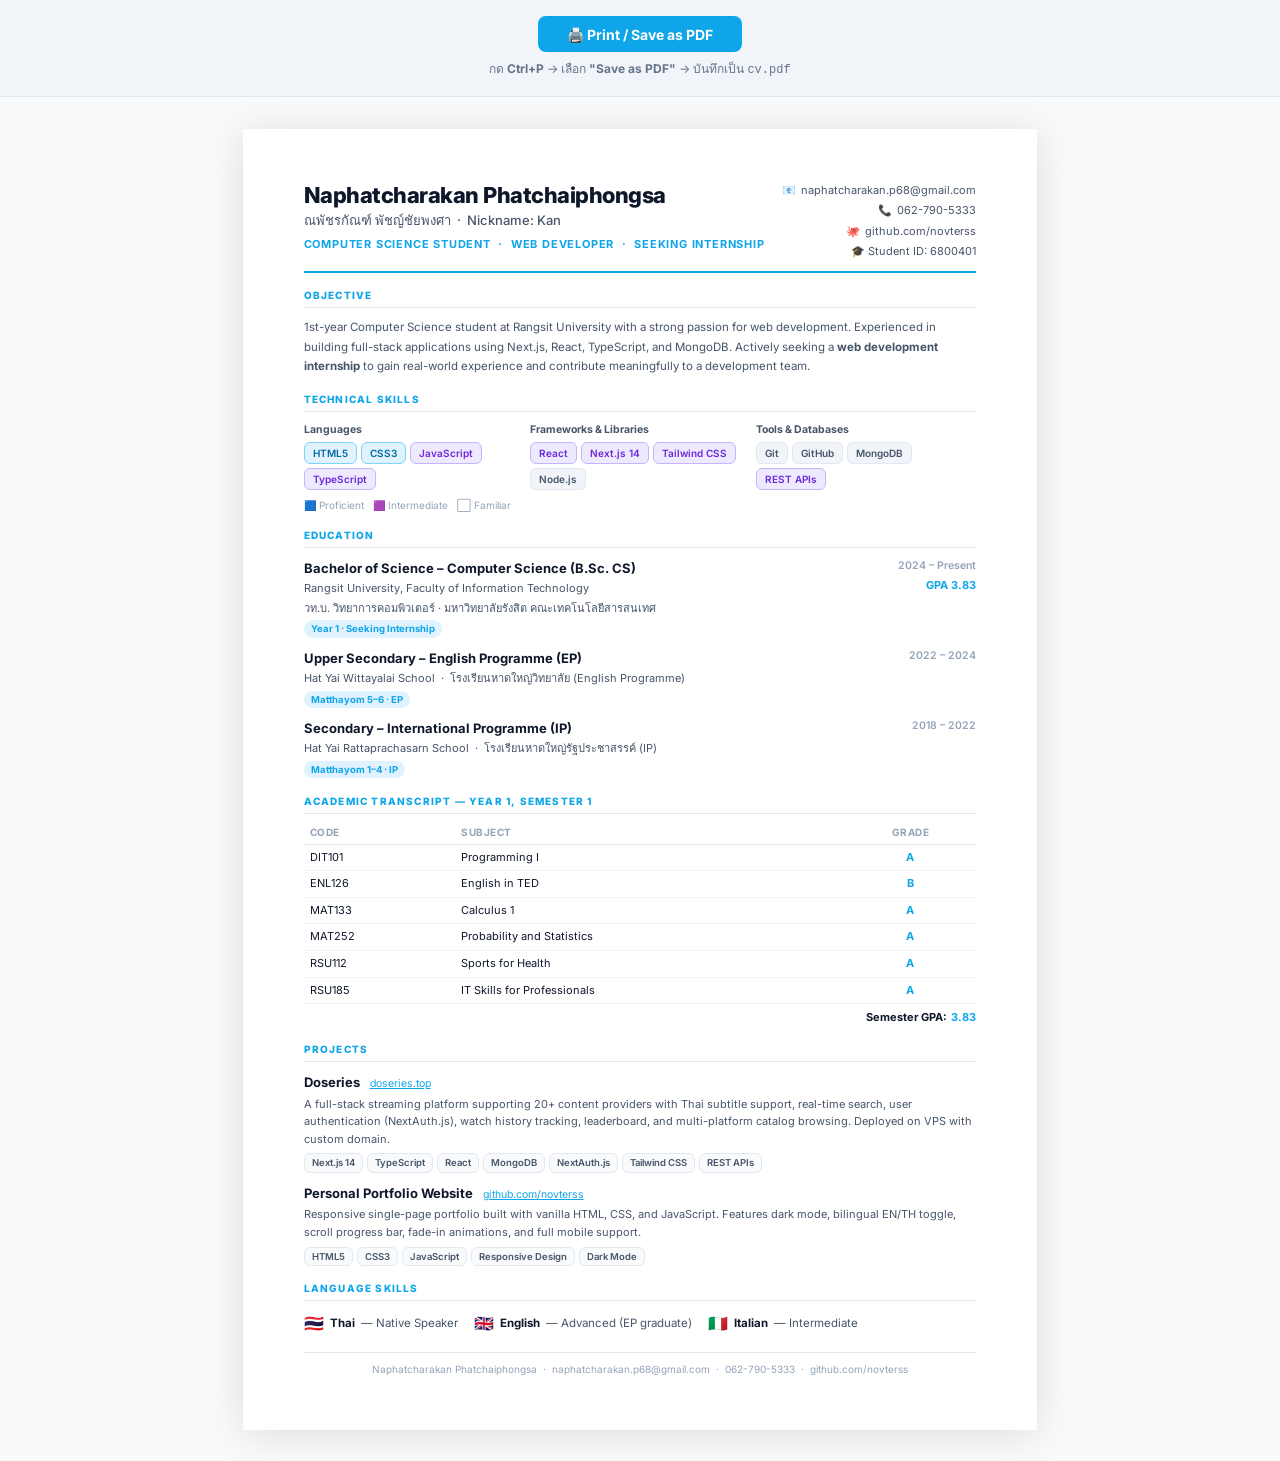
==== cv.html @ 35c5c101 "Initial commit: Portfolio website" ====
<!DOCTYPE html>
<html lang="en">
<head>
  <meta charset="UTF-8" />
  <meta name="viewport" content="width=device-width, initial-scale=1.0" />
  <title>CV – Naphatcharakan Phatchaiphongsa</title>
  <link rel="preconnect" href="https://fonts.googleapis.com" />
  <link rel="preconnect" href="https://fonts.gstatic.com" crossorigin />
  <link href="https://fonts.googleapis.com/css2?family=Inter:wght@300;400;500;600;700;800&display=swap" rel="stylesheet" />
  <style>
    *, *::before, *::after { margin: 0; padding: 0; box-sizing: border-box; }

    :root {
      --primary: #0ea5e9;
      --accent:  #6366f1;
      --text:    #0f172a;
      --mid:     #475569;
      --light:   #94a3b8;
      --border:  #e2e8f0;
      --bg:      #f8fafc;
    }

    body {
      font-family: 'Inter', Arial, sans-serif;
      background: var(--bg);
      color: var(--text);
      font-size: 13px;
      line-height: 1.6;
    }

    /* ── Page wrapper ── */
    .page {
      width: 210mm;
      min-height: 297mm;
      margin: 2rem auto;
      background: #fff;
      padding: 14mm 16mm 14mm 16mm;
      box-shadow: 0 4px 40px rgba(0,0,0,0.12);
    }

    /* ── Header ── */
    .cv-header {
      display: flex;
      justify-content: space-between;
      align-items: flex-start;
      padding-bottom: 10px;
      border-bottom: 2.5px solid var(--primary);
      margin-bottom: 14px;
      gap: 1rem;
    }
    .cv-name-block h1 {
      font-size: 22px;
      font-weight: 800;
      color: var(--text);
      letter-spacing: -0.5px;
      line-height: 1.2;
    }
    .cv-name-block .name-th {
      font-size: 13px;
      color: var(--mid);
      font-weight: 500;
      margin-top: 2px;
    }
    .cv-name-block .tagline {
      font-size: 11px;
      color: var(--primary);
      font-weight: 700;
      text-transform: uppercase;
      letter-spacing: 0.8px;
      margin-top: 5px;
    }
    .cv-contacts {
      text-align: right;
      font-size: 11px;
      color: var(--mid);
      display: flex;
      flex-direction: column;
      gap: 3px;
    }
    .cv-contacts a { color: var(--mid); text-decoration: none; }
    .cv-contacts span { display: flex; align-items: center; gap: 5px; justify-content: flex-end; }

    /* ── Section ── */
    .cv-section { margin-bottom: 14px; }
    .cv-section-title {
      font-size: 10px;
      font-weight: 800;
      text-transform: uppercase;
      letter-spacing: 1.2px;
      color: var(--primary);
      border-bottom: 1px solid var(--border);
      padding-bottom: 4px;
      margin-bottom: 10px;
    }

    /* ── Entry ── */
    .cv-entry {
      display: flex;
      justify-content: space-between;
      align-items: flex-start;
      margin-bottom: 10px;
      gap: 1rem;
    }
    .cv-entry-left { flex: 1; }
    .cv-entry-right { text-align: right; white-space: nowrap; }

    .entry-title {
      font-size: 13px;
      font-weight: 700;
      color: var(--text);
    }
    .entry-sub {
      font-size: 11px;
      color: var(--mid);
      margin-top: 1px;
    }
    .entry-period {
      font-size: 10.5px;
      font-weight: 600;
      color: var(--light);
    }
    .entry-badge {
      display: inline-block;
      font-size: 9.5px;
      font-weight: 700;
      padding: 1px 7px;
      border-radius: 99px;
      background: #e0f2fe;
      color: var(--primary);
      margin-top: 3px;
    }

    /* ── Skills grid ── */
    .skills-grid {
      display: grid;
      grid-template-columns: repeat(3, 1fr);
      gap: 6px;
    }
    .skill-group-title {
      font-size: 10.5px;
      font-weight: 700;
      color: var(--mid);
      margin-bottom: 4px;
    }
    .skill-tags { display: flex; flex-wrap: wrap; gap: 4px; }
    .skill-tag {
      font-size: 10px;
      font-weight: 600;
      padding: 2px 8px;
      border-radius: 6px;
      background: var(--bg);
      border: 1px solid var(--border);
      color: var(--text);
    }
    .skill-tag.pro  { background: #e0f2fe; border-color: #7dd3fc; color: #0369a1; }
    .skill-tag.mid  { background: #ede9fe; border-color: #c4b5fd; color: #6d28d9; }
    .skill-tag.fam  { background: #f1f5f9; border-color: var(--border); color: var(--mid); }

    /* ── Transcript ── */
    .grade-table {
      width: 100%;
      border-collapse: collapse;
      font-size: 11px;
    }
    .grade-table th {
      text-align: left;
      font-weight: 700;
      font-size: 10px;
      color: var(--light);
      text-transform: uppercase;
      letter-spacing: 0.5px;
      padding: 0 6px 4px;
      border-bottom: 1px solid var(--border);
    }
    .grade-table td {
      padding: 4px 6px;
      border-bottom: 1px solid #f1f5f9;
      color: var(--text);
    }
    .grade-table td:last-child {
      text-align: center;
      font-weight: 700;
      color: var(--primary);
    }
    .gpa-row {
      display: flex;
      justify-content: flex-end;
      font-size: 11px;
      font-weight: 700;
      margin-top: 5px;
      color: var(--text);
    }
    .gpa-row span { color: var(--primary); margin-left: 4px; }

    /* ── Languages ── */
    .lang-row {
      display: flex;
      gap: 16px;
    }
    .lang-item {
      display: flex;
      align-items: center;
      gap: 6px;
      font-size: 11.5px;
    }
    .lang-flag { font-size: 16px; }
    .lang-name { font-weight: 700; color: var(--text); }
    .lang-level { color: var(--mid); }

    /* ── Projects ── */
    .proj-entry { margin-bottom: 10px; }
    .proj-title { font-size: 13px; font-weight: 700; color: var(--text); }
    .proj-url   { font-size: 10.5px; color: var(--primary); margin-left: 6px; }
    .proj-desc  { font-size: 11px; color: var(--mid); margin-top: 3px; }
    .proj-stack { display: flex; flex-wrap: wrap; gap: 4px; margin-top: 5px; }
    .proj-tag   {
      font-size: 9.5px; font-weight: 600;
      padding: 1px 7px; border-radius: 6px;
      background: #f8fafc; border: 1px solid var(--border);
      color: var(--mid);
    }

    /* ── Footer ── */
    .cv-footer {
      margin-top: 16px;
      padding-top: 8px;
      border-top: 1px solid var(--border);
      font-size: 10px;
      color: var(--light);
      text-align: center;
    }

    /* ── PRINT ── */
    @media print {
      body { background: #fff; }
      .page {
        width: 100%;
        margin: 0;
        padding: 10mm 14mm;
        box-shadow: none;
      }
      .no-print { display: none !important; }
      a { color: inherit !important; }
    }
  </style>
</head>
<body>

<!-- Print button (hidden when printing) -->
<div class="no-print" style="text-align:center;padding:1rem 0;background:#f1f5f9;border-bottom:1px solid #e2e8f0;">
  <button onclick="window.print()"
    style="background:#0ea5e9;color:#fff;border:none;padding:0.6rem 1.8rem;border-radius:8px;font-size:14px;font-weight:700;cursor:pointer;font-family:inherit;">
    🖨️ Print / Save as PDF
  </button>
  <p style="margin-top:0.4rem;font-size:12px;color:#64748b;">
    กด <strong>Ctrl+P</strong> → เลือก <strong>"Save as PDF"</strong> → บันทึกเป็น <code>cv.pdf</code>
  </p>
</div>

<div class="page">

  <!-- ══ HEADER ══ -->
  <header class="cv-header">
    <div class="cv-name-block">
      <h1>Naphatcharakan Phatchaiphongsa</h1>
      <div class="name-th">ณพัชรกัณฑ์ พัชญ์ชัยพงศา &nbsp;·&nbsp; Nickname: Kan</div>
      <div class="tagline">Computer Science Student &nbsp;·&nbsp; Web Developer &nbsp;·&nbsp; Seeking Internship</div>
    </div>
    <div class="cv-contacts">
      <span>📧 <a href="mailto:naphatcharakan.p68@gmail.com">naphatcharakan.p68@gmail.com</a></span>
      <span>📞 <a href="tel:0627905333">062-790-5333</a></span>
      <span>🐙 <a href="https://github.com/novterss">github.com/novterss</a></span>
      <span>🎓 Student ID: 6800401</span>
    </div>
  </header>

  <!-- ══ OBJECTIVE ══ -->
  <section class="cv-section">
    <div class="cv-section-title">Objective</div>
    <p style="font-size:11.5px;color:#475569;line-height:1.7;">
      1st-year Computer Science student at Rangsit University with a strong passion for web development.
      Experienced in building full-stack applications using Next.js, React, TypeScript, and MongoDB.
      Actively seeking a <strong>web development internship</strong> to gain real-world experience and contribute meaningfully to a development team.
    </p>
  </section>

  <!-- ══ SKILLS ══ -->
  <section class="cv-section">
    <div class="cv-section-title">Technical Skills</div>
    <div class="skills-grid">
      <div>
        <div class="skill-group-title">Languages</div>
        <div class="skill-tags">
          <span class="skill-tag pro">HTML5</span>
          <span class="skill-tag pro">CSS3</span>
          <span class="skill-tag mid">JavaScript</span>
          <span class="skill-tag mid">TypeScript</span>
        </div>
      </div>
      <div>
        <div class="skill-group-title">Frameworks &amp; Libraries</div>
        <div class="skill-tags">
          <span class="skill-tag mid">React</span>
          <span class="skill-tag mid">Next.js 14</span>
          <span class="skill-tag mid">Tailwind CSS</span>
          <span class="skill-tag fam">Node.js</span>
        </div>
      </div>
      <div>
        <div class="skill-group-title">Tools &amp; Databases</div>
        <div class="skill-tags">
          <span class="skill-tag fam">Git</span>
          <span class="skill-tag fam">GitHub</span>
          <span class="skill-tag fam">MongoDB</span>
          <span class="skill-tag mid">REST APIs</span>
        </div>
      </div>
    </div>
    <div style="margin-top:7px;font-size:10px;color:#94a3b8;">
      🟦 Proficient &nbsp; 🟪 Intermediate &nbsp; ⬜ Familiar
    </div>
  </section>

  <!-- ══ EDUCATION ══ -->
  <section class="cv-section">
    <div class="cv-section-title">Education</div>

    <div class="cv-entry">
      <div class="cv-entry-left">
        <div class="entry-title">Bachelor of Science – Computer Science (B.Sc. CS)</div>
        <div class="entry-sub">Rangsit University, Faculty of Information Technology</div>
        <div class="entry-sub" style="margin-top:2px;">วท.บ. วิทยาการคอมพิวเตอร์ · มหาวิทยาลัยรังสิต คณะเทคโนโลยีสารสนเทศ</div>
        <span class="entry-badge">Year 1 · Seeking Internship</span>
      </div>
      <div class="cv-entry-right">
        <div class="entry-period">2024 – Present</div>
        <div style="font-size:11px;font-weight:700;color:#0ea5e9;margin-top:2px;">GPA 3.83</div>
      </div>
    </div>

    <div class="cv-entry">
      <div class="cv-entry-left">
        <div class="entry-title">Upper Secondary – English Programme (EP)</div>
        <div class="entry-sub">Hat Yai Wittayalai School &nbsp;·&nbsp; โรงเรียนหาดใหญ่วิทยาลัย (English Programme)</div>
        <span class="entry-badge">Matthayom 5–6 · EP</span>
      </div>
      <div class="cv-entry-right">
        <div class="entry-period">2022 – 2024</div>
      </div>
    </div>

    <div class="cv-entry" style="margin-bottom:0;">
      <div class="cv-entry-left">
        <div class="entry-title">Secondary – International Programme (IP)</div>
        <div class="entry-sub">Hat Yai Rattaprachasarn School &nbsp;·&nbsp; โรงเรียนหาดใหญ่รัฐประชาสรรค์ (IP)</div>
        <span class="entry-badge">Matthayom 1–4 · IP</span>
      </div>
      <div class="cv-entry-right">
        <div class="entry-period">2018 – 2022</div>
      </div>
    </div>
  </section>

  <!-- ══ TRANSCRIPT ══ -->
  <section class="cv-section">
    <div class="cv-section-title">Academic Transcript — Year 1, Semester 1</div>
    <table class="grade-table">
      <thead>
        <tr>
          <th>Code</th>
          <th>Subject</th>
          <th style="text-align:center;">Grade</th>
        </tr>
      </thead>
      <tbody>
        <tr><td>DIT101</td><td>Programming I</td><td>A</td></tr>
        <tr><td>ENL126</td><td>English in TED</td><td>B</td></tr>
        <tr><td>MAT133</td><td>Calculus 1</td><td>A</td></tr>
        <tr><td>MAT252</td><td>Probability and Statistics</td><td>A</td></tr>
        <tr><td>RSU112</td><td>Sports for Health</td><td>A</td></tr>
        <tr><td>RSU185</td><td>IT Skills for Professionals</td><td>A</td></tr>
      </tbody>
    </table>
    <div class="gpa-row">Semester GPA: <span>3.83</span></div>
  </section>

  <!-- ══ PROJECTS ══ -->
  <section class="cv-section">
    <div class="cv-section-title">Projects</div>

    <div class="proj-entry">
      <div>
        <span class="proj-title">Doseries</span>
        <a class="proj-url" href="https://www.doseries.top/">doseries.top</a>
      </div>
      <div class="proj-desc">
        A full-stack streaming platform supporting 20+ content providers with Thai subtitle support, real-time search,
        user authentication (NextAuth.js), watch history tracking, leaderboard, and multi-platform catalog browsing.
        Deployed on VPS with custom domain.
      </div>
      <div class="proj-stack">
        <span class="proj-tag">Next.js 14</span>
        <span class="proj-tag">TypeScript</span>
        <span class="proj-tag">React</span>
        <span class="proj-tag">MongoDB</span>
        <span class="proj-tag">NextAuth.js</span>
        <span class="proj-tag">Tailwind CSS</span>
        <span class="proj-tag">REST APIs</span>
      </div>
    </div>

    <div class="proj-entry" style="margin-bottom:0;">
      <div>
        <span class="proj-title">Personal Portfolio Website</span>
        <a class="proj-url" href="https://github.com/novterss">github.com/novterss</a>
      </div>
      <div class="proj-desc">
        Responsive single-page portfolio built with vanilla HTML, CSS, and JavaScript.
        Features dark mode, bilingual EN/TH toggle, scroll progress bar, fade-in animations, and full mobile support.
      </div>
      <div class="proj-stack">
        <span class="proj-tag">HTML5</span>
        <span class="proj-tag">CSS3</span>
        <span class="proj-tag">JavaScript</span>
        <span class="proj-tag">Responsive Design</span>
        <span class="proj-tag">Dark Mode</span>
      </div>
    </div>
  </section>

  <!-- ══ LANGUAGES ══ -->
  <section class="cv-section">
    <div class="cv-section-title">Language Skills</div>
    <div class="lang-row">
      <div class="lang-item">
        <span class="lang-flag">🇹🇭</span>
        <span class="lang-name">Thai</span>
        <span class="lang-level">— Native Speaker</span>
      </div>
      <div class="lang-item">
        <span class="lang-flag">🇬🇧</span>
        <span class="lang-name">English</span>
        <span class="lang-level">— Advanced (EP graduate)</span>
      </div>
      <div class="lang-item">
        <span class="lang-flag">🇮🇹</span>
        <span class="lang-name">Italian</span>
        <span class="lang-level">— Intermediate</span>
      </div>
    </div>
  </section>

  <!-- ══ FOOTER ══ -->
  <div class="cv-footer">
    Naphatcharakan Phatchaiphongsa &nbsp;·&nbsp; naphatcharakan.p68@gmail.com &nbsp;·&nbsp; 062-790-5333 &nbsp;·&nbsp; github.com/novterss
  </div>

</div>
</body>
</html>
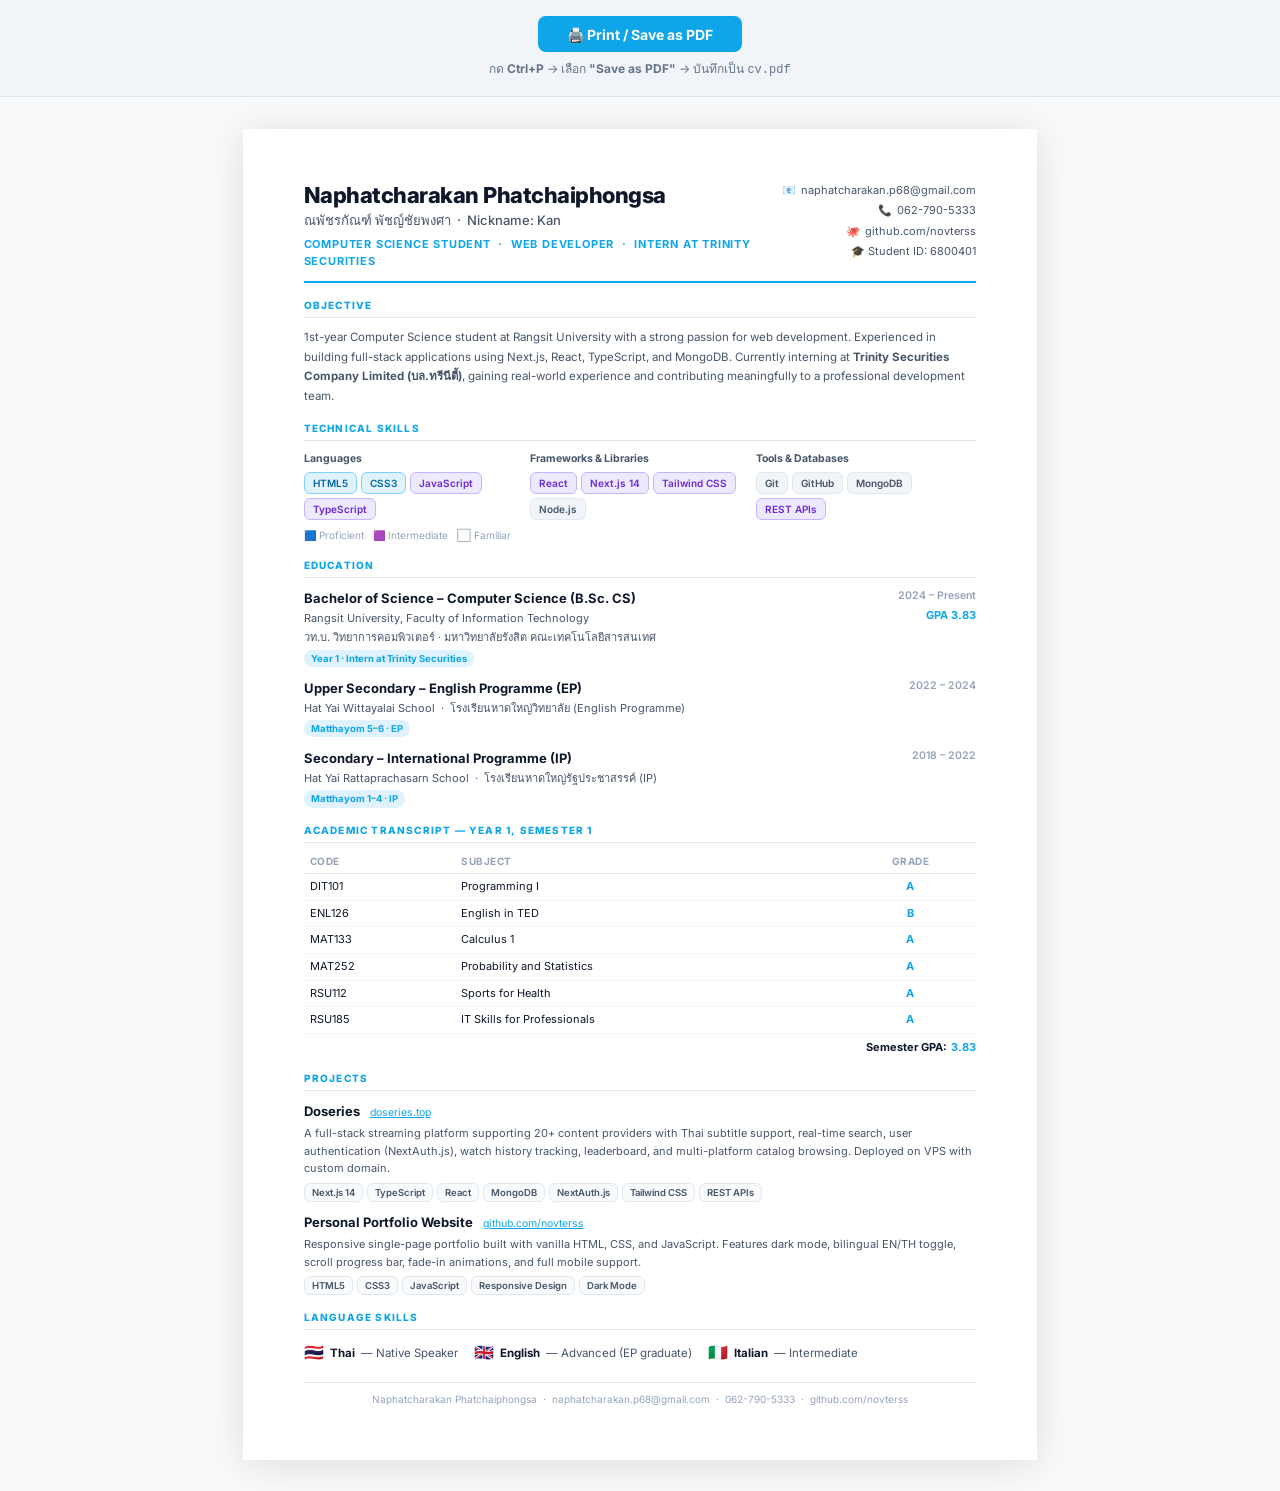
==== commit e14b287e: "update: internship status to Trinity Securities Company Limited" ====
--- a/cv.html
+++ b/cv.html
@@ -264,7 +264,7 @@
     <div class="cv-name-block">
       <h1>Naphatcharakan Phatchaiphongsa</h1>
       <div class="name-th">ณพัชรกัณฑ์ พัชญ์ชัยพงศา &nbsp;·&nbsp; Nickname: Kan</div>
-      <div class="tagline">Computer Science Student &nbsp;·&nbsp; Web Developer &nbsp;·&nbsp; Seeking Internship</div>
+      <div class="tagline">Computer Science Student &nbsp;·&nbsp; Web Developer &nbsp;·&nbsp; Intern at Trinity Securities</div>
     </div>
     <div class="cv-contacts">
       <span>📧 <a href="mailto:naphatcharakan.p68@gmail.com">naphatcharakan.p68@gmail.com</a></span>
@@ -280,7 +280,7 @@
     <p style="font-size:11.5px;color:#475569;line-height:1.7;">
       1st-year Computer Science student at Rangsit University with a strong passion for web development.
       Experienced in building full-stack applications using Next.js, React, TypeScript, and MongoDB.
-      Actively seeking a <strong>web development internship</strong> to gain real-world experience and contribute meaningfully to a development team.
+      Currently interning at <strong>Trinity Securities Company Limited (บล.ทรีนีตี้)</strong>, gaining real-world experience and contributing meaningfully to a professional development team.
     </p>
   </section>
 
@@ -330,7 +330,7 @@
         <div class="entry-title">Bachelor of Science – Computer Science (B.Sc. CS)</div>
         <div class="entry-sub">Rangsit University, Faculty of Information Technology</div>
         <div class="entry-sub" style="margin-top:2px;">วท.บ. วิทยาการคอมพิวเตอร์ · มหาวิทยาลัยรังสิต คณะเทคโนโลยีสารสนเทศ</div>
-        <span class="entry-badge">Year 1 · Seeking Internship</span>
+        <span class="entry-badge">Year 1 · Intern at Trinity Securities</span>
       </div>
       <div class="cv-entry-right">
         <div class="entry-period">2024 – Present</div>
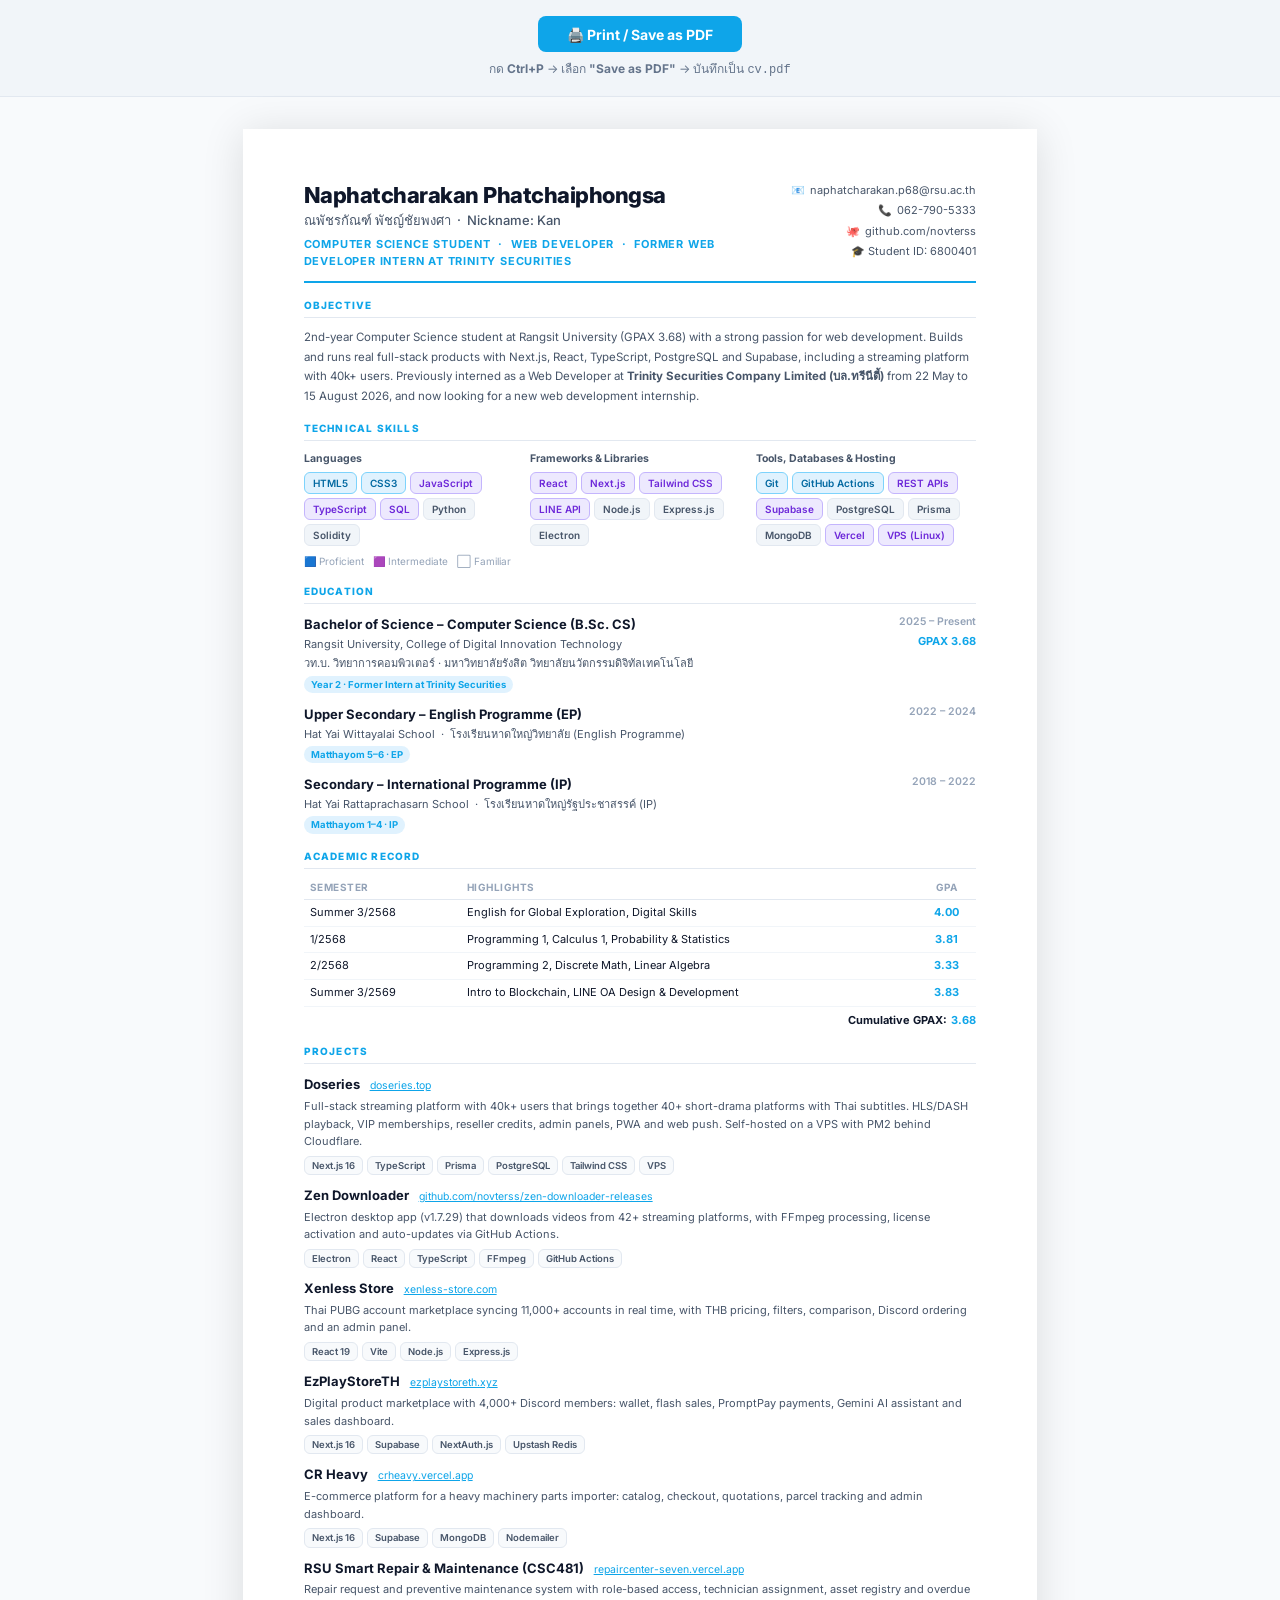
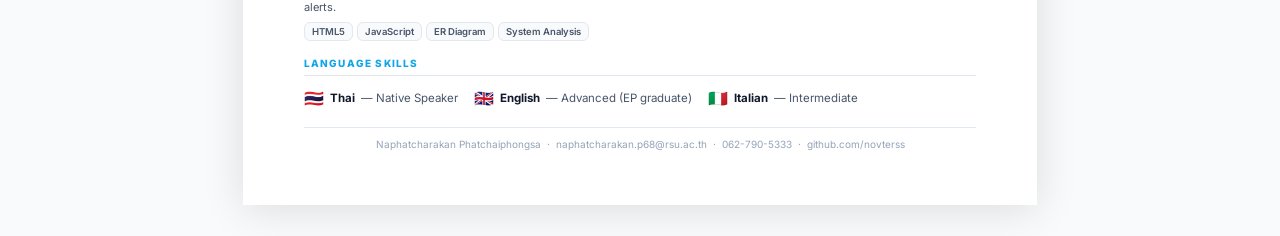
==== commit 3da4666f: "Fix mobile overflow, language toggle and stale info - Let the project grid shrink below 400px so pho" ====
--- a/cv.html
+++ b/cv.html
@@ -264,10 +264,10 @@
     <div class="cv-name-block">
       <h1>Naphatcharakan Phatchaiphongsa</h1>
       <div class="name-th">ณพัชรกัณฑ์ พัชญ์ชัยพงศา &nbsp;·&nbsp; Nickname: Kan</div>
-      <div class="tagline">Computer Science Student &nbsp;·&nbsp; Web Developer &nbsp;·&nbsp; Intern at Trinity Securities</div>
+      <div class="tagline">Computer Science Student &nbsp;·&nbsp; Web Developer &nbsp;·&nbsp; Former Web Developer Intern at Trinity Securities</div>
     </div>
     <div class="cv-contacts">
-      <span>📧 <a href="mailto:naphatcharakan.p68@gmail.com">naphatcharakan.p68@gmail.com</a></span>
+      <span>📧 <a href="mailto:naphatcharakan.p68@rsu.ac.th">naphatcharakan.p68@rsu.ac.th</a></span>
       <span>📞 <a href="tel:0627905333">062-790-5333</a></span>
       <span>🐙 <a href="https://github.com/novterss">github.com/novterss</a></span>
       <span>🎓 Student ID: 6800401</span>
@@ -278,9 +278,10 @@
   <section class="cv-section">
     <div class="cv-section-title">Objective</div>
     <p style="font-size:11.5px;color:#475569;line-height:1.7;">
-      1st-year Computer Science student at Rangsit University with a strong passion for web development.
-      Experienced in building full-stack applications using Next.js, React, TypeScript, and MongoDB.
-      Currently interning at <strong>Trinity Securities Company Limited (บล.ทรีนีตี้)</strong>, gaining real-world experience and contributing meaningfully to a professional development team.
+      2nd-year Computer Science student at Rangsit University (GPAX 3.68) with a strong passion for web development.
+      Builds and runs real full-stack products with Next.js, React, TypeScript, PostgreSQL and Supabase, including a streaming platform with 40k+ users.
+      Previously interned as a Web Developer at <strong>Trinity Securities Company Limited (บล.ทรีนีตี้)</strong> from 22 May to 15 August 2026,
+      and now looking for a new web development internship.
     </p>
   </section>
 
@@ -295,24 +296,35 @@
           <span class="skill-tag pro">CSS3</span>
           <span class="skill-tag mid">JavaScript</span>
           <span class="skill-tag mid">TypeScript</span>
+          <span class="skill-tag mid">SQL</span>
+          <span class="skill-tag fam">Python</span>
+          <span class="skill-tag fam">Solidity</span>
         </div>
       </div>
       <div>
         <div class="skill-group-title">Frameworks &amp; Libraries</div>
         <div class="skill-tags">
           <span class="skill-tag mid">React</span>
-          <span class="skill-tag mid">Next.js 14</span>
+          <span class="skill-tag mid">Next.js</span>
           <span class="skill-tag mid">Tailwind CSS</span>
+          <span class="skill-tag mid">LINE API</span>
           <span class="skill-tag fam">Node.js</span>
+          <span class="skill-tag fam">Express.js</span>
+          <span class="skill-tag fam">Electron</span>
         </div>
       </div>
       <div>
-        <div class="skill-group-title">Tools &amp; Databases</div>
+        <div class="skill-group-title">Tools, Databases &amp; Hosting</div>
         <div class="skill-tags">
-          <span class="skill-tag fam">Git</span>
-          <span class="skill-tag fam">GitHub</span>
+          <span class="skill-tag pro">Git</span>
+          <span class="skill-tag pro">GitHub Actions</span>
+          <span class="skill-tag mid">REST APIs</span>
+          <span class="skill-tag mid">Supabase</span>
+          <span class="skill-tag fam">PostgreSQL</span>
+          <span class="skill-tag fam">Prisma</span>
           <span class="skill-tag fam">MongoDB</span>
-          <span class="skill-tag mid">REST APIs</span>
+          <span class="skill-tag mid">Vercel</span>
+          <span class="skill-tag mid">VPS (Linux)</span>
         </div>
       </div>
     </div>
@@ -328,13 +340,13 @@
     <div class="cv-entry">
       <div class="cv-entry-left">
         <div class="entry-title">Bachelor of Science – Computer Science (B.Sc. CS)</div>
-        <div class="entry-sub">Rangsit University, Faculty of Information Technology</div>
-        <div class="entry-sub" style="margin-top:2px;">วท.บ. วิทยาการคอมพิวเตอร์ · มหาวิทยาลัยรังสิต คณะเทคโนโลยีสารสนเทศ</div>
-        <span class="entry-badge">Year 1 · Intern at Trinity Securities</span>
+        <div class="entry-sub">Rangsit University, College of Digital Innovation Technology</div>
+        <div class="entry-sub" style="margin-top:2px;">วท.บ. วิทยาการคอมพิวเตอร์ · มหาวิทยาลัยรังสิต วิทยาลัยนวัตกรรมดิจิทัลเทคโนโลยี</div>
+        <span class="entry-badge">Year 2 · Former Intern at Trinity Securities</span>
       </div>
       <div class="cv-entry-right">
-        <div class="entry-period">2024 – Present</div>
-        <div style="font-size:11px;font-weight:700;color:#0ea5e9;margin-top:2px;">GPA 3.83</div>
+        <div class="entry-period">2025 – Present</div>
+        <div style="font-size:11px;font-weight:700;color:#0ea5e9;margin-top:2px;">GPAX 3.68</div>
       </div>
     </div>
 
@@ -363,25 +375,23 @@
 
   <!-- ══ TRANSCRIPT ══ -->
   <section class="cv-section">
-    <div class="cv-section-title">Academic Transcript — Year 1, Semester 1</div>
+    <div class="cv-section-title">Academic Record</div>
     <table class="grade-table">
       <thead>
         <tr>
-          <th>Code</th>
-          <th>Subject</th>
-          <th style="text-align:center;">Grade</th>
+          <th>Semester</th>
+          <th>Highlights</th>
+          <th style="text-align:center;">GPA</th>
         </tr>
       </thead>
       <tbody>
-        <tr><td>DIT101</td><td>Programming I</td><td>A</td></tr>
-        <tr><td>ENL126</td><td>English in TED</td><td>B</td></tr>
-        <tr><td>MAT133</td><td>Calculus 1</td><td>A</td></tr>
-        <tr><td>MAT252</td><td>Probability and Statistics</td><td>A</td></tr>
-        <tr><td>RSU112</td><td>Sports for Health</td><td>A</td></tr>
-        <tr><td>RSU185</td><td>IT Skills for Professionals</td><td>A</td></tr>
+        <tr><td>Summer 3/2568</td><td>English for Global Exploration, Digital Skills</td><td>4.00</td></tr>
+        <tr><td>1/2568</td><td>Programming 1, Calculus 1, Probability &amp; Statistics</td><td>3.81</td></tr>
+        <tr><td>2/2568</td><td>Programming 2, Discrete Math, Linear Algebra</td><td>3.33</td></tr>
+        <tr><td>Summer 3/2569</td><td>Intro to Blockchain, LINE OA Design &amp; Development</td><td>3.83</td></tr>
       </tbody>
     </table>
-    <div class="gpa-row">Semester GPA: <span>3.83</span></div>
+    <div class="gpa-row">Cumulative GPAX: <span>3.68</span></div>
   </section>
 
   <!-- ══ PROJECTS ══ -->
@@ -394,36 +404,91 @@
         <a class="proj-url" href="https://www.doseries.top/">doseries.top</a>
       </div>
       <div class="proj-desc">
-        A full-stack streaming platform supporting 20+ content providers with Thai subtitle support, real-time search,
-        user authentication (NextAuth.js), watch history tracking, leaderboard, and multi-platform catalog browsing.
-        Deployed on VPS with custom domain.
+        Full-stack streaming platform with 40k+ users that brings together 40+ short-drama platforms with Thai subtitles. HLS/DASH playback, VIP memberships, reseller credits, admin panels, PWA and web push. Self-hosted on a VPS with PM2 behind Cloudflare.
       </div>
       <div class="proj-stack">
-        <span class="proj-tag">Next.js 14</span>
+        <span class="proj-tag">Next.js 16</span>
         <span class="proj-tag">TypeScript</span>
+        <span class="proj-tag">Prisma</span>
+        <span class="proj-tag">PostgreSQL</span>
+        <span class="proj-tag">Tailwind CSS</span>
+        <span class="proj-tag">VPS</span>
+      </div>
+    </div>
+    <div class="proj-entry">
+      <div>
+        <span class="proj-title">Zen Downloader</span>
+        <a class="proj-url" href="https://github.com/novterss/zen-downloader-releases">github.com/novterss/zen-downloader-releases</a>
+      </div>
+      <div class="proj-desc">
+        Electron desktop app (v1.7.29) that downloads videos from 42+ streaming platforms, with FFmpeg processing, license activation and auto-updates via GitHub Actions.
+      </div>
+      <div class="proj-stack">
+        <span class="proj-tag">Electron</span>
         <span class="proj-tag">React</span>
+        <span class="proj-tag">TypeScript</span>
+        <span class="proj-tag">FFmpeg</span>
+        <span class="proj-tag">GitHub Actions</span>
+      </div>
+    </div>
+    <div class="proj-entry">
+      <div>
+        <span class="proj-title">Xenless Store</span>
+        <a class="proj-url" href="https://www.xenless-store.com/">xenless-store.com</a>
+      </div>
+      <div class="proj-desc">
+        Thai PUBG account marketplace syncing 11,000+ accounts in real time, with THB pricing, filters, comparison, Discord ordering and an admin panel.
+      </div>
+      <div class="proj-stack">
+        <span class="proj-tag">React 19</span>
+        <span class="proj-tag">Vite</span>
+        <span class="proj-tag">Node.js</span>
+        <span class="proj-tag">Express.js</span>
+      </div>
+    </div>
+    <div class="proj-entry">
+      <div>
+        <span class="proj-title">EzPlayStoreTH</span>
+        <a class="proj-url" href="https://www.ezplaystoreth.xyz/">ezplaystoreth.xyz</a>
+      </div>
+      <div class="proj-desc">
+        Digital product marketplace with 4,000+ Discord members: wallet, flash sales, PromptPay payments, Gemini AI assistant and sales dashboard.
+      </div>
+      <div class="proj-stack">
+        <span class="proj-tag">Next.js 16</span>
+        <span class="proj-tag">Supabase</span>
+        <span class="proj-tag">NextAuth.js</span>
+        <span class="proj-tag">Upstash Redis</span>
+      </div>
+    </div>
+    <div class="proj-entry">
+      <div>
+        <span class="proj-title">CR Heavy</span>
+        <a class="proj-url" href="https://crheavy.vercel.app/">crheavy.vercel.app</a>
+      </div>
+      <div class="proj-desc">
+        E-commerce platform for a heavy machinery parts importer: catalog, checkout, quotations, parcel tracking and admin dashboard.
+      </div>
+      <div class="proj-stack">
+        <span class="proj-tag">Next.js 16</span>
+        <span class="proj-tag">Supabase</span>
         <span class="proj-tag">MongoDB</span>
-        <span class="proj-tag">NextAuth.js</span>
-        <span class="proj-tag">Tailwind CSS</span>
-        <span class="proj-tag">REST APIs</span>
-      </div>
-    </div>
-
+        <span class="proj-tag">Nodemailer</span>
+      </div>
+    </div>
     <div class="proj-entry" style="margin-bottom:0;">
       <div>
-        <span class="proj-title">Personal Portfolio Website</span>
-        <a class="proj-url" href="https://github.com/novterss">github.com/novterss</a>
+        <span class="proj-title">RSU Smart Repair &amp; Maintenance (CSC481)</span>
+        <a class="proj-url" href="https://repaircenter-seven.vercel.app">repaircenter-seven.vercel.app</a>
       </div>
       <div class="proj-desc">
-        Responsive single-page portfolio built with vanilla HTML, CSS, and JavaScript.
-        Features dark mode, bilingual EN/TH toggle, scroll progress bar, fade-in animations, and full mobile support.
+        Repair request and preventive maintenance system with role-based access, technician assignment, asset registry and overdue alerts.
       </div>
       <div class="proj-stack">
         <span class="proj-tag">HTML5</span>
-        <span class="proj-tag">CSS3</span>
         <span class="proj-tag">JavaScript</span>
-        <span class="proj-tag">Responsive Design</span>
-        <span class="proj-tag">Dark Mode</span>
+        <span class="proj-tag">ER Diagram</span>
+        <span class="proj-tag">System Analysis</span>
       </div>
     </div>
   </section>
@@ -452,7 +517,7 @@
 
   <!-- ══ FOOTER ══ -->
   <div class="cv-footer">
-    Naphatcharakan Phatchaiphongsa &nbsp;·&nbsp; naphatcharakan.p68@gmail.com &nbsp;·&nbsp; 062-790-5333 &nbsp;·&nbsp; github.com/novterss
+    Naphatcharakan Phatchaiphongsa &nbsp;·&nbsp; naphatcharakan.p68@rsu.ac.th &nbsp;·&nbsp; 062-790-5333 &nbsp;·&nbsp; github.com/novterss
   </div>
 
 </div>
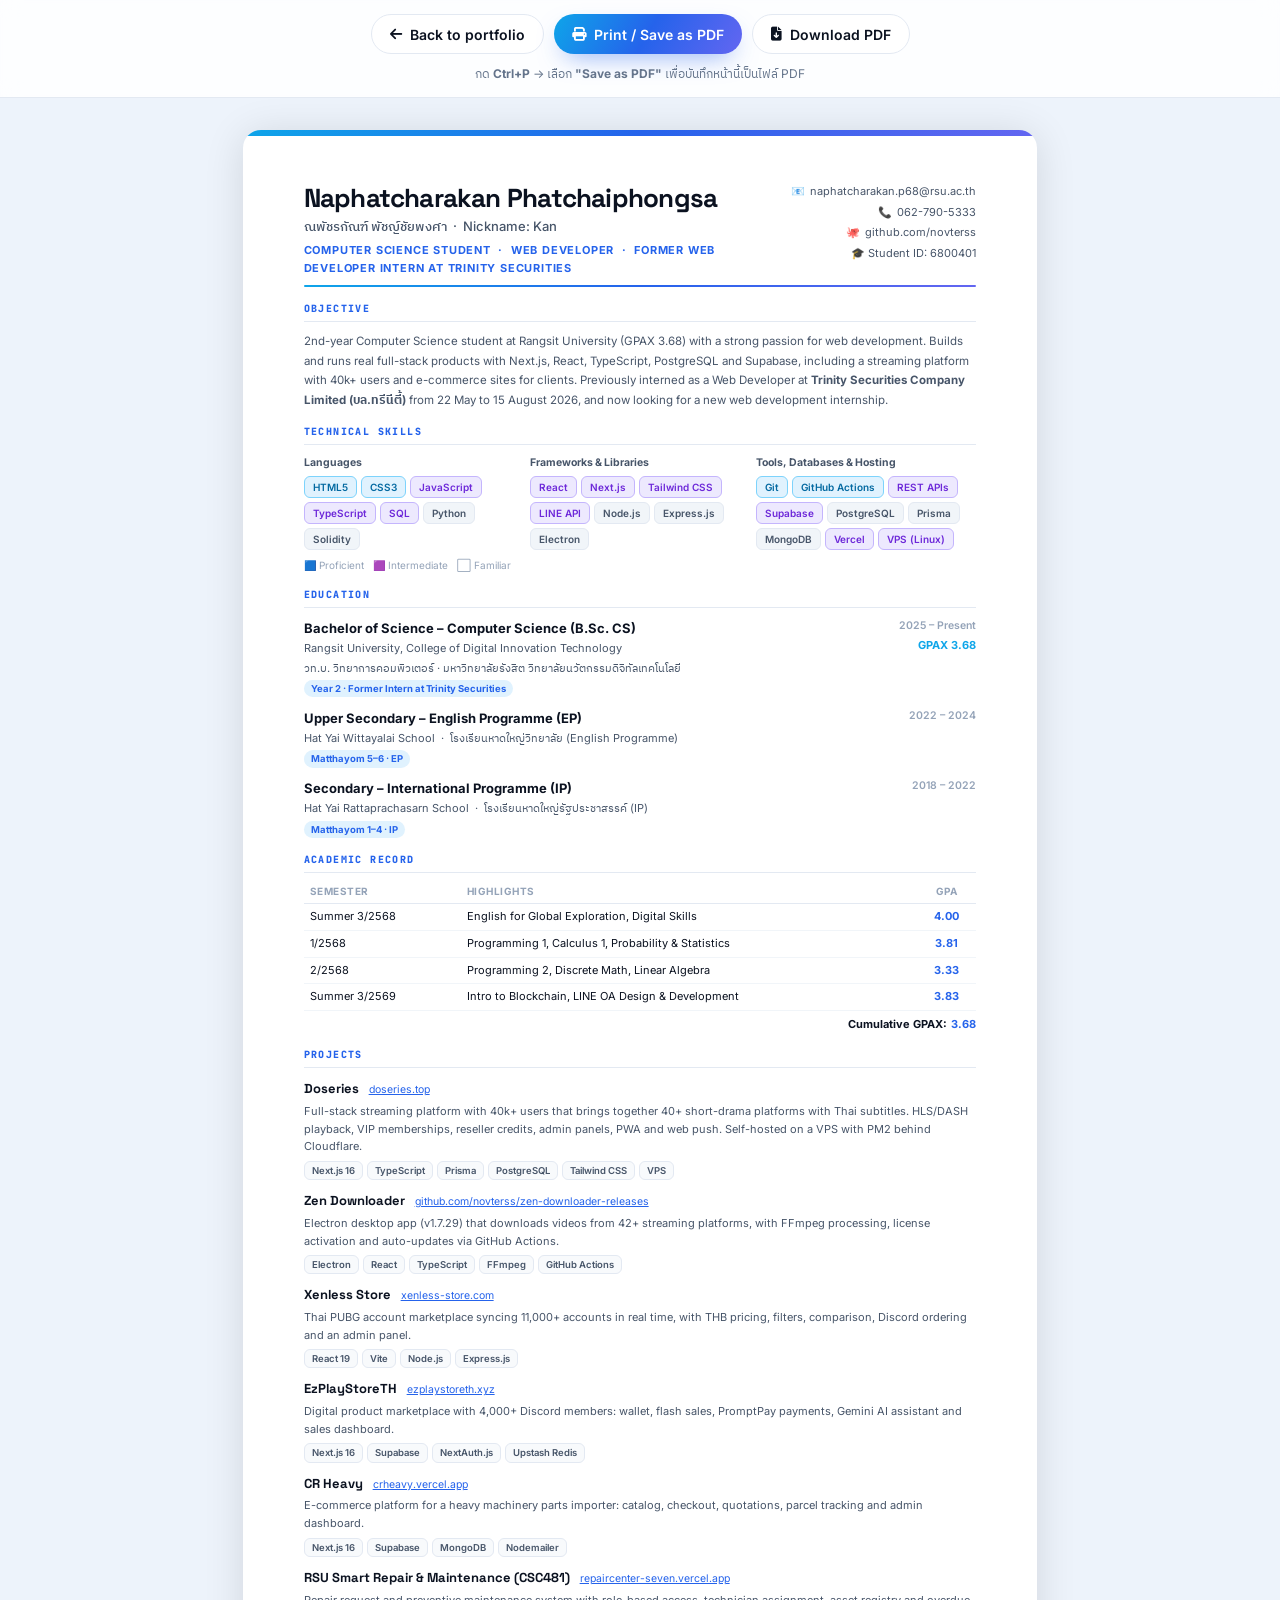
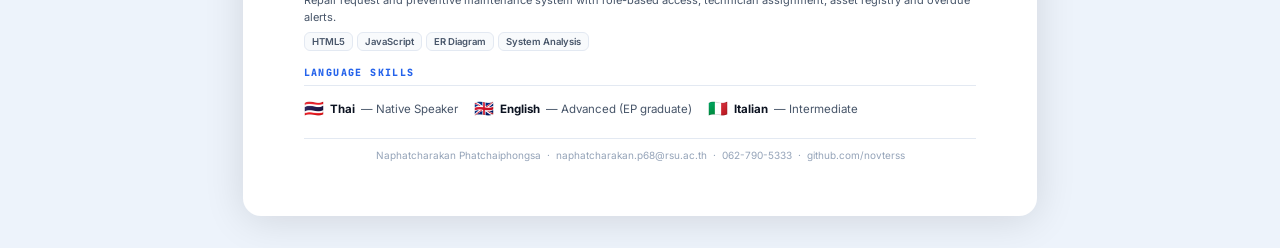
==== commit 00ee7790: "Redesign portfolio with X-ray render intro - New light-first design system (Space Grotesk, Inter, IB" ====
--- a/cv.html
+++ b/cv.html
@@ -6,22 +6,25 @@
   <title>CV – Naphatcharakan Phatchaiphongsa</title>
   <link rel="preconnect" href="https://fonts.googleapis.com" />
   <link rel="preconnect" href="https://fonts.gstatic.com" crossorigin />
-  <link href="https://fonts.googleapis.com/css2?family=Inter:wght@300;400;500;600;700;800&display=swap" rel="stylesheet" />
+  <link href="https://fonts.googleapis.com/css2?family=Inter:wght@400;500;600;700;800&family=Space+Grotesk:wght@500;600;700&family=IBM+Plex+Sans+Thai:wght@400;500;600;700&family=JetBrains+Mono:wght@400;500&display=swap" rel="stylesheet" />
+  <link rel="stylesheet" href="https://cdnjs.cloudflare.com/ajax/libs/font-awesome/6.5.0/css/all.min.css" />
+  <link rel="icon" type="image/jpeg" href="kan.jpg" />
   <style>
     *, *::before, *::after { margin: 0; padding: 0; box-sizing: border-box; }
 
     :root {
-      --primary: #0ea5e9;
+      --primary: #2563eb;
       --accent:  #6366f1;
-      --text:    #0f172a;
+      --text:    #0b1220;
       --mid:     #475569;
       --light:   #94a3b8;
-      --border:  #e2e8f0;
-      --bg:      #f8fafc;
+      --border:  #e3e9f2;
+      --bg:      #edf3fb;
+      --grad:    linear-gradient(120deg, #0ea5e9 0%, #2563eb 50%, #6366f1 100%);
     }
 
     body {
-      font-family: 'Inter', Arial, sans-serif;
+      font-family: 'Inter', 'IBM Plex Sans Thai', Arial, sans-serif;
       background: var(--bg);
       color: var(--text);
       font-size: 13px;
@@ -242,19 +245,43 @@
       .no-print { display: none !important; }
       a { color: inherit !important; }
     }
+    /* ── Redesign accents ── */
+    .page { position: relative; border-radius: 18px; overflow: hidden; }
+    .page::before { content: ""; position: absolute; left: 0; right: 0; top: 0; height: 6px; background: var(--grad); }
+    .cv-name-block h1 { font-family: 'Space Grotesk', 'Inter', sans-serif; letter-spacing: -0.03em; font-size: 26px; }
+    .cv-section-title { font-family: 'JetBrains Mono', monospace; letter-spacing: 1.4px; color: var(--primary); }
+    .cv-header { border-bottom: 0; position: relative; }
+    .cv-header::after { content: ""; position: absolute; left: 0; right: 0; bottom: 0; height: 2px; background: var(--grad); border-radius: 2px; }
+    .proj-title { font-family: 'Space Grotesk', 'Inter', sans-serif; }
+    .topbar { position: sticky; top: 0; z-index: 10; display: flex; justify-content: center; gap: 10px; flex-wrap: wrap;
+      padding: 14px 16px; background: rgba(255,255,255,.85); -webkit-backdrop-filter: blur(10px); backdrop-filter: blur(10px);
+      border-bottom: 1px solid var(--border); }
+    .tb-btn { display: inline-flex; align-items: center; gap: 8px; height: 40px; padding: 0 18px; border-radius: 999px;
+      font: 600 14px 'Inter', sans-serif; cursor: pointer; text-decoration: none; border: 1px solid var(--border); background: #fff; color: var(--text); }
+    .tb-btn.primary { border: 0; color: #fff; background: var(--grad); box-shadow: 0 10px 26px -10px rgba(37,99,235,.6); }
+    .tb-hint { width: 100%; text-align: center; font-size: 12px; color: #64748b; }
+    @media (max-width: 860px) {
+      .page { width: auto; min-height: 0; margin: 16px; padding: 22px 18px; }
+      .cv-header, .cv-entry { flex-direction: column; }
+      .cv-contacts, .cv-entry-right { text-align: left; }
+      .skills-grid { grid-template-columns: 1fr; }
+      .lang-row { flex-wrap: wrap; }
+      .topbar { position: static; gap: 8px; padding: 12px; }
+      .tb-btn { height: 36px; padding: 0 14px; font-size: 13px; }
+      .tb-hint { display: none; }
+      .cv-contacts { align-items: flex-start; }
+    }
+    @media print { .topbar { display: none !important; } .page { border-radius: 0; } .page::before { display: none; } }
   </style>
 </head>
 <body>
 
-<!-- Print button (hidden when printing) -->
-<div class="no-print" style="text-align:center;padding:1rem 0;background:#f1f5f9;border-bottom:1px solid #e2e8f0;">
-  <button onclick="window.print()"
-    style="background:#0ea5e9;color:#fff;border:none;padding:0.6rem 1.8rem;border-radius:8px;font-size:14px;font-weight:700;cursor:pointer;font-family:inherit;">
-    🖨️ Print / Save as PDF
-  </button>
-  <p style="margin-top:0.4rem;font-size:12px;color:#64748b;">
-    กด <strong>Ctrl+P</strong> → เลือก <strong>"Save as PDF"</strong> → บันทึกเป็น <code>cv.pdf</code>
-  </p>
+<!-- Top bar (hidden when printing) -->
+<div class="topbar no-print">
+  <a class="tb-btn" href="index.html"><i class="fas fa-arrow-left"></i> Back to portfolio</a>
+  <button class="tb-btn primary" onclick="window.print()"><i class="fas fa-print"></i> Print / Save as PDF</button>
+  <a class="tb-btn" href="Naphatcharakan_Engform.pdf" download><i class="fas fa-file-arrow-down"></i> Download PDF</a>
+  <p class="tb-hint">กด <strong>Ctrl+P</strong> → เลือก <strong>"Save as PDF"</strong> เพื่อบันทึกหน้านี้เป็นไฟล์ PDF</p>
 </div>
 
 <div class="page">
@@ -279,7 +306,7 @@
     <div class="cv-section-title">Objective</div>
     <p style="font-size:11.5px;color:#475569;line-height:1.7;">
       2nd-year Computer Science student at Rangsit University (GPAX 3.68) with a strong passion for web development.
-      Builds and runs real full-stack products with Next.js, React, TypeScript, PostgreSQL and Supabase, including a streaming platform with 40k+ users.
+      Builds and runs real full-stack products with Next.js, React, TypeScript, PostgreSQL and Supabase, including a streaming platform with 40k+ users and e-commerce sites for clients.
       Previously interned as a Web Developer at <strong>Trinity Securities Company Limited (บล.ทรีนีตี้)</strong> from 22 May to 15 August 2026,
       and now looking for a new web development internship.
     </p>
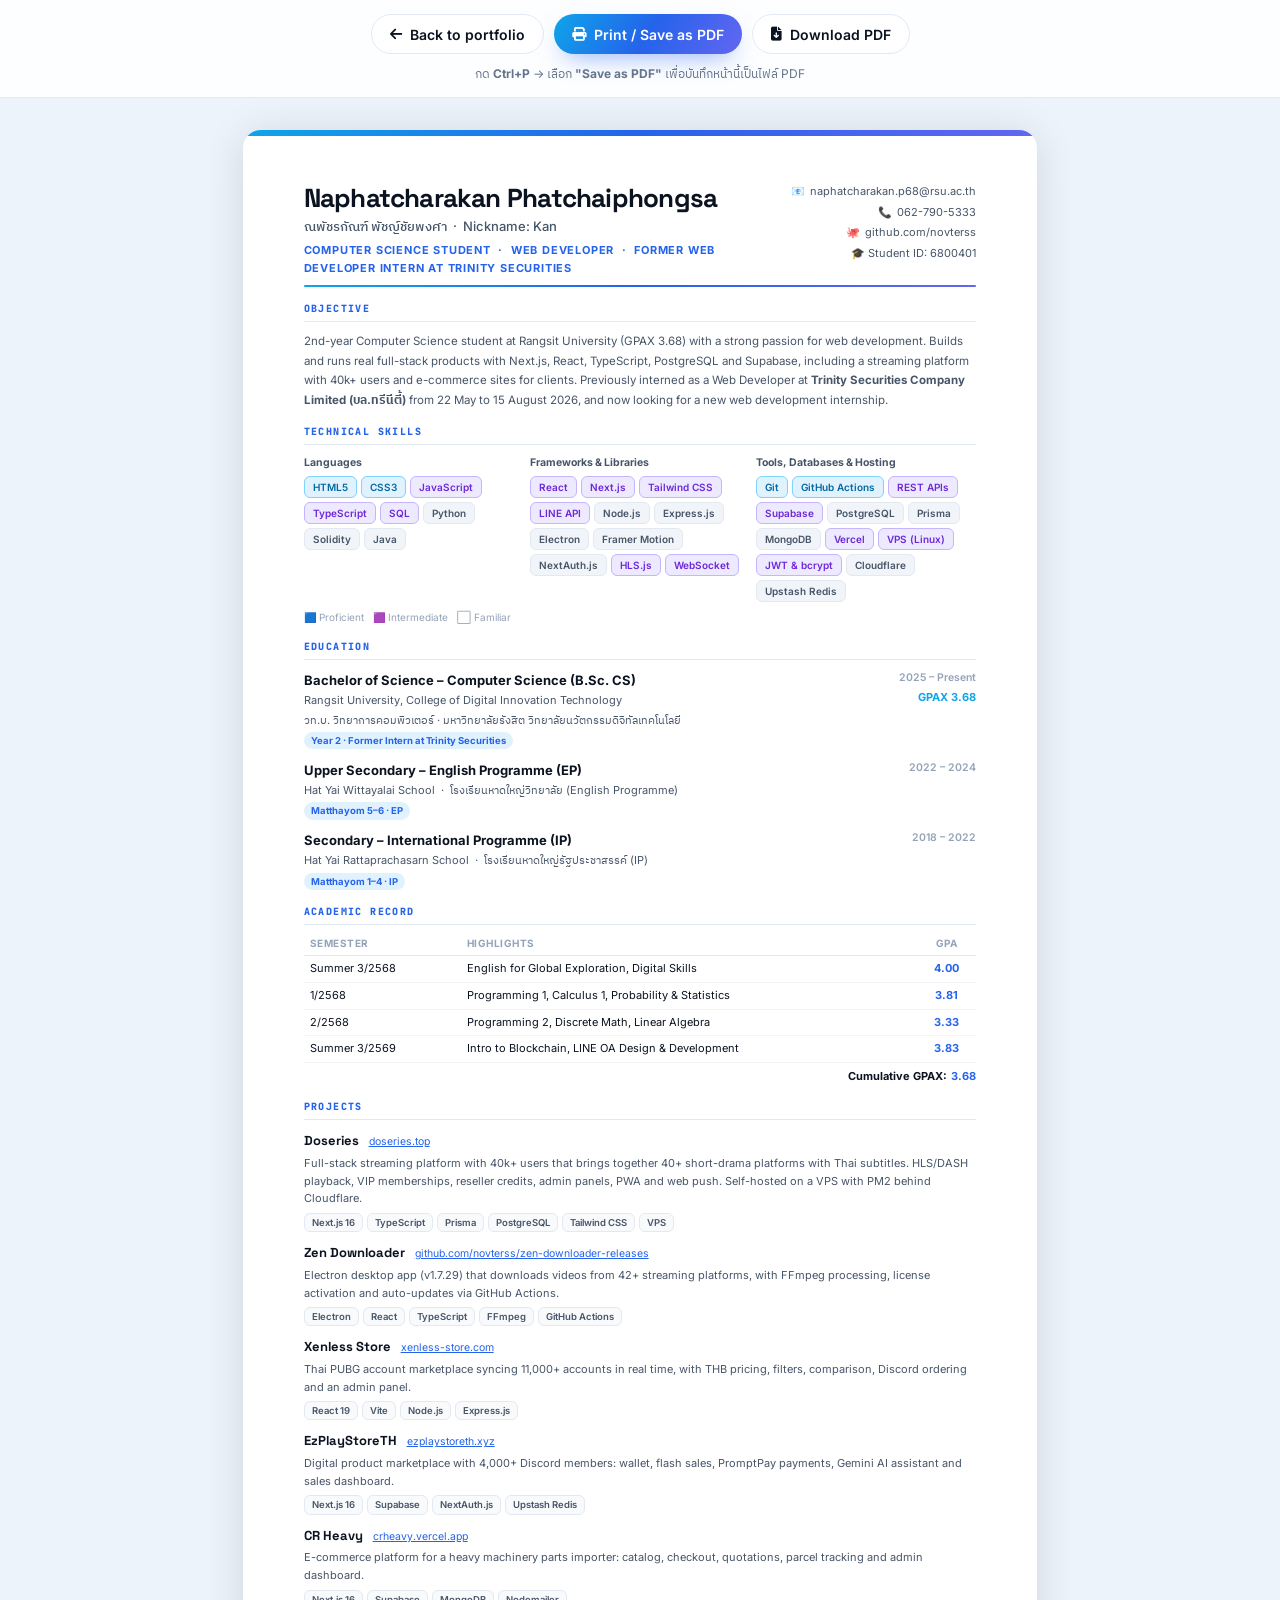
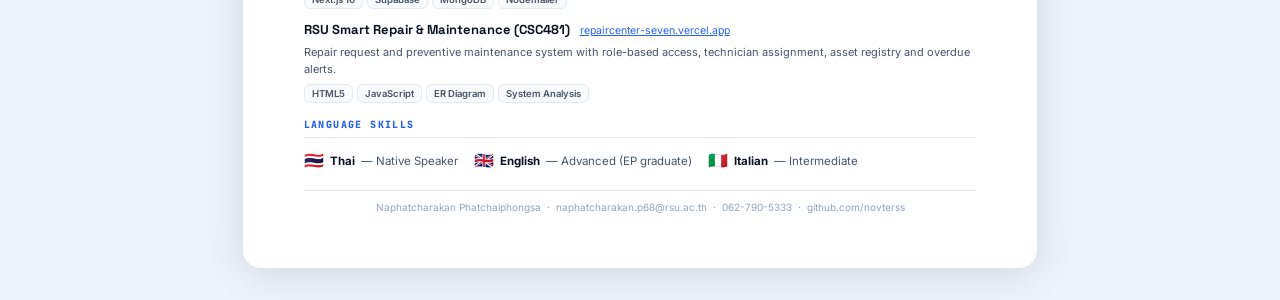
==== commit a9f30677: "Regroup skills into 8 cards, set levels by project usage, tidy CV and unused images" ====
--- a/cv.html
+++ b/cv.html
@@ -326,6 +326,7 @@
           <span class="skill-tag mid">SQL</span>
           <span class="skill-tag fam">Python</span>
           <span class="skill-tag fam">Solidity</span>
+          <span class="skill-tag fam">Java</span>
         </div>
       </div>
       <div>
@@ -338,6 +339,10 @@
           <span class="skill-tag fam">Node.js</span>
           <span class="skill-tag fam">Express.js</span>
           <span class="skill-tag fam">Electron</span>
+          <span class="skill-tag fam">Framer Motion</span>
+          <span class="skill-tag fam">NextAuth.js</span>
+          <span class="skill-tag mid">HLS.js</span>
+          <span class="skill-tag mid">WebSocket</span>
         </div>
       </div>
       <div>
@@ -352,6 +357,9 @@
           <span class="skill-tag fam">MongoDB</span>
           <span class="skill-tag mid">Vercel</span>
           <span class="skill-tag mid">VPS (Linux)</span>
+          <span class="skill-tag mid">JWT &amp; bcrypt</span>
+          <span class="skill-tag fam">Cloudflare</span>
+          <span class="skill-tag fam">Upstash Redis</span>
         </div>
       </div>
     </div>
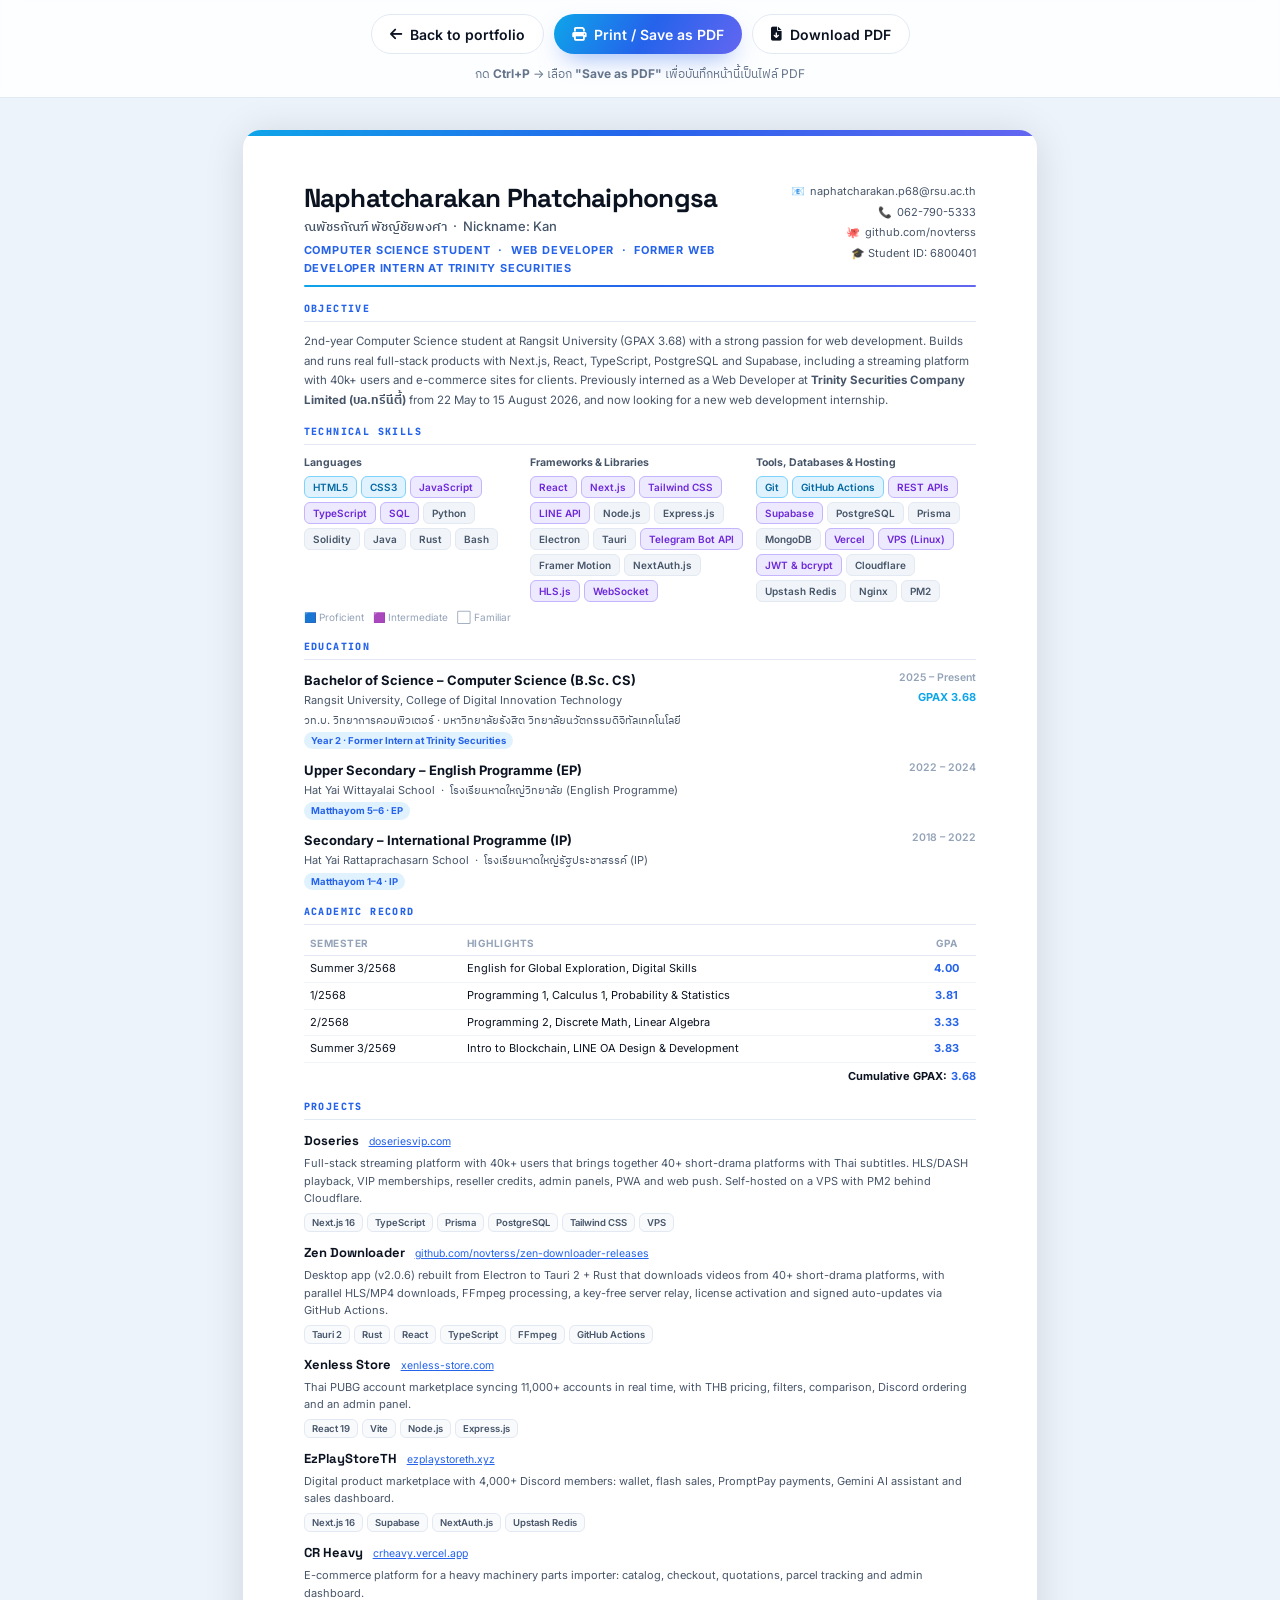
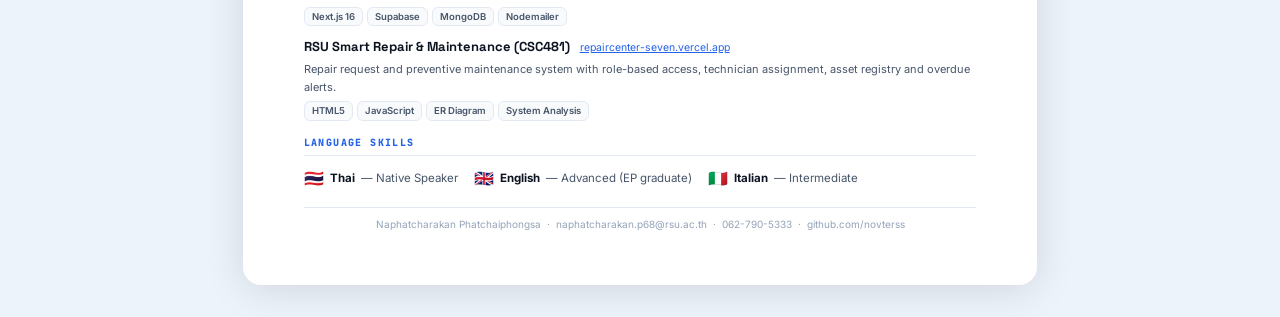
==== commit bccb34a7: "Add Rust, Tauri, Bash, Telegram Bot API, Google Sheets API, Nginx, systemd · Zen Downloader v2.0.6 (" ====
--- a/cv.html
+++ b/cv.html
@@ -327,6 +327,8 @@
           <span class="skill-tag fam">Python</span>
           <span class="skill-tag fam">Solidity</span>
           <span class="skill-tag fam">Java</span>
+          <span class="skill-tag fam">Rust</span>
+          <span class="skill-tag fam">Bash</span>
         </div>
       </div>
       <div>
@@ -339,6 +341,8 @@
           <span class="skill-tag fam">Node.js</span>
           <span class="skill-tag fam">Express.js</span>
           <span class="skill-tag fam">Electron</span>
+          <span class="skill-tag fam">Tauri</span>
+          <span class="skill-tag mid">Telegram Bot API</span>
           <span class="skill-tag fam">Framer Motion</span>
           <span class="skill-tag fam">NextAuth.js</span>
           <span class="skill-tag mid">HLS.js</span>
@@ -360,6 +364,8 @@
           <span class="skill-tag mid">JWT &amp; bcrypt</span>
           <span class="skill-tag fam">Cloudflare</span>
           <span class="skill-tag fam">Upstash Redis</span>
+          <span class="skill-tag fam">Nginx</span>
+          <span class="skill-tag fam">PM2</span>
         </div>
       </div>
     </div>
@@ -436,7 +442,7 @@
     <div class="proj-entry">
       <div>
         <span class="proj-title">Doseries</span>
-        <a class="proj-url" href="https://www.doseries.top/">doseries.top</a>
+        <a class="proj-url" href="https://doseriesvip.com/">doseriesvip.com</a>
       </div>
       <div class="proj-desc">
         Full-stack streaming platform with 40k+ users that brings together 40+ short-drama platforms with Thai subtitles. HLS/DASH playback, VIP memberships, reseller credits, admin panels, PWA and web push. Self-hosted on a VPS with PM2 behind Cloudflare.
@@ -456,10 +462,11 @@
         <a class="proj-url" href="https://github.com/novterss/zen-downloader-releases">github.com/novterss/zen-downloader-releases</a>
       </div>
       <div class="proj-desc">
-        Electron desktop app (v1.7.29) that downloads videos from 42+ streaming platforms, with FFmpeg processing, license activation and auto-updates via GitHub Actions.
+        Desktop app (v2.0.6) rebuilt from Electron to Tauri 2 + Rust that downloads videos from 40+ short-drama platforms, with parallel HLS/MP4 downloads, FFmpeg processing, a key-free server relay, license activation and signed auto-updates via GitHub Actions.
       </div>
       <div class="proj-stack">
-        <span class="proj-tag">Electron</span>
+        <span class="proj-tag">Tauri 2</span>
+        <span class="proj-tag">Rust</span>
         <span class="proj-tag">React</span>
         <span class="proj-tag">TypeScript</span>
         <span class="proj-tag">FFmpeg</span>
